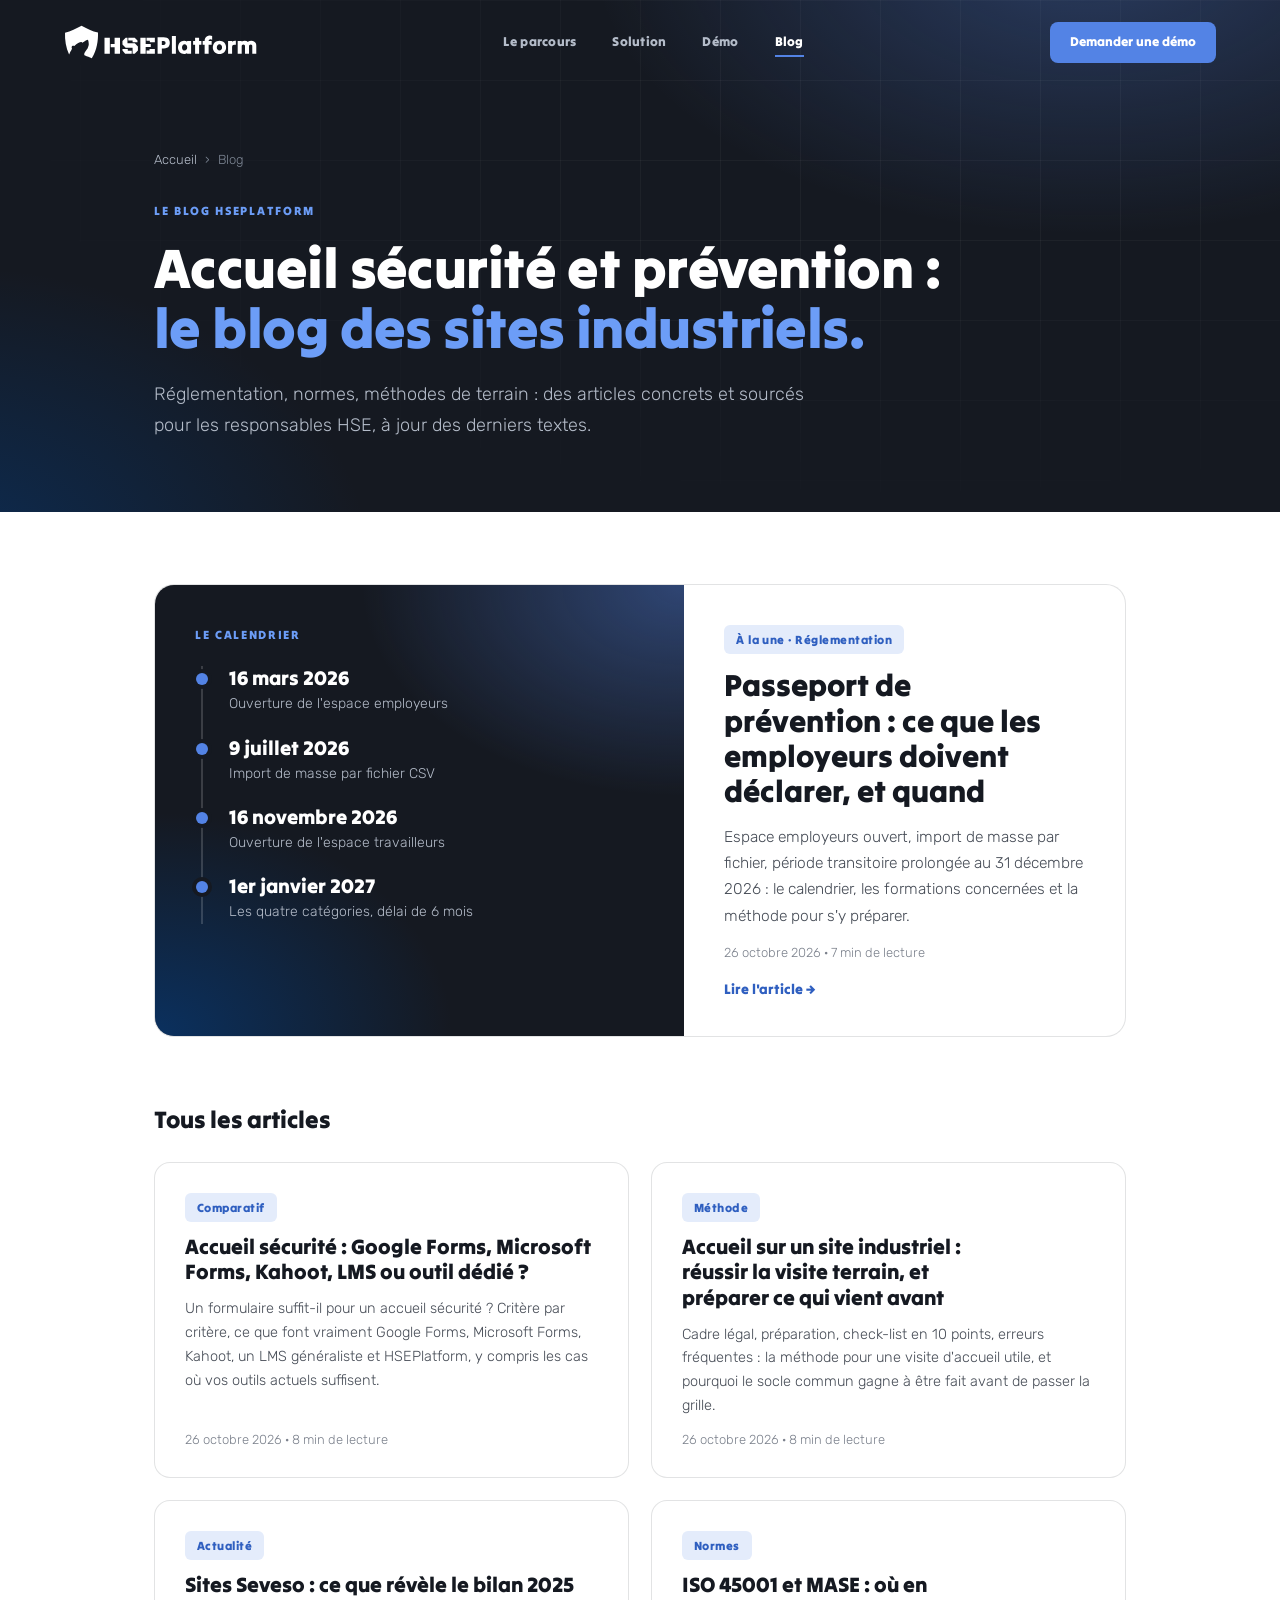
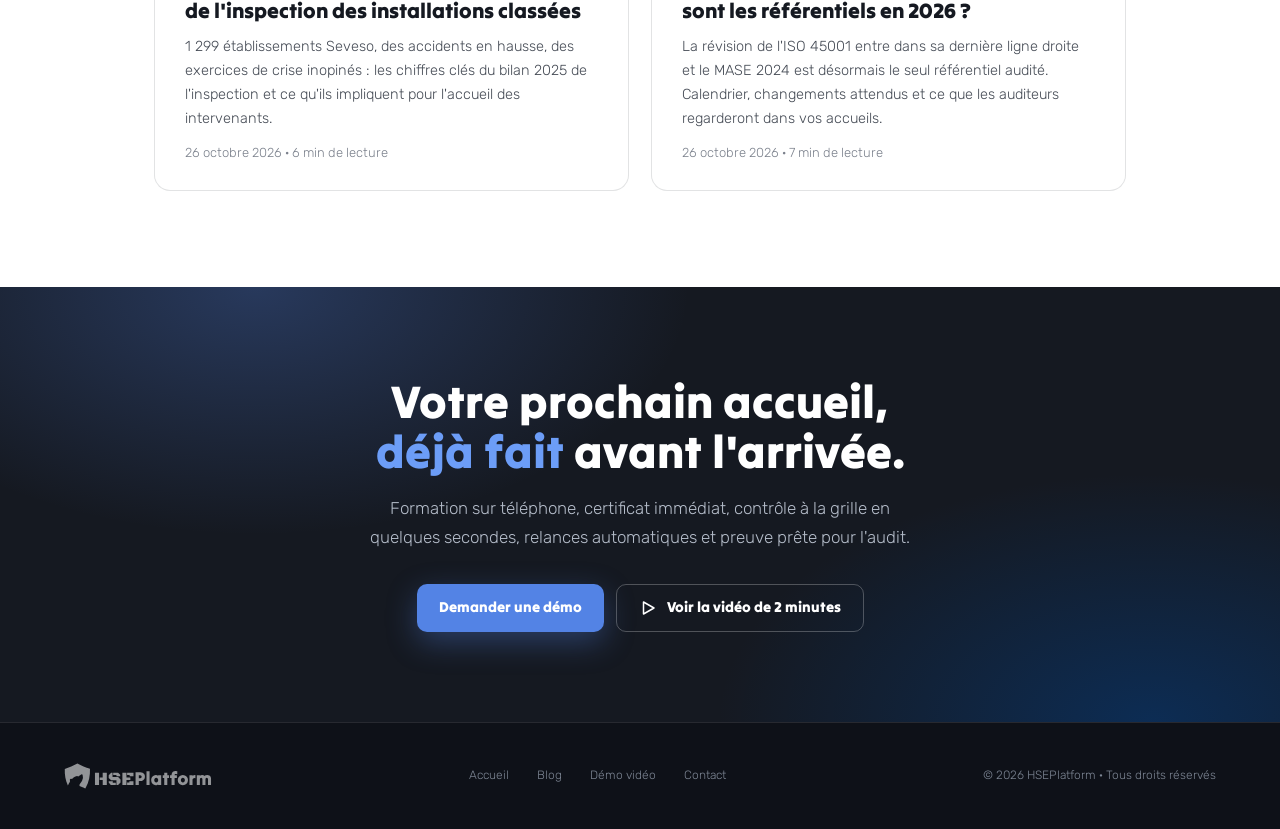
==== blog/index.html @ 752341b8 "Blog : page d'accueil du blog et 5 articles" ====
<!DOCTYPE html>
<html lang="fr">
<head>
<meta charset="UTF-8">
<meta name="viewport" content="width=device-width, initial-scale=1.0">
<title>Blog accueil sécurité et prévention sur site industriel | HSEPlatform</title>
<meta name="description" content="Passeport de prévention, MASE, ISO 45001, sites Seveso, visite d&#x27;accueil : des articles concrets et sourcés pour les responsables HSE des sites industriels.">
<meta name="author" content="Etienne Landre, HSEPlatform">
<meta name="robots" content="index, follow, max-image-preview:large">
<link rel="canonical" href="https://hseplatform.fr/blog/">
<meta property="og:type" content="website">
<meta property="og:title" content="Blog accueil sécurité et prévention sur site industriel | HSEPlatform">
<meta property="og:description" content="Passeport de prévention, MASE, ISO 45001, sites Seveso, visite d&#x27;accueil : des articles concrets et sourcés pour les responsables HSE des sites industriels.">
<meta property="og:url" content="https://hseplatform.fr/blog/">
<meta property="og:image" content="https://hseplatform.fr/og/blog.jpg">
<meta property="og:image:width" content="1200">
<meta property="og:image:height" content="630">
<meta property="og:locale" content="fr_FR">
<meta property="og:site_name" content="HSEPlatform">
<meta name="twitter:card" content="summary_large_image">
<meta name="twitter:title" content="Blog accueil sécurité et prévention sur site industriel | HSEPlatform">
<meta name="twitter:description" content="Passeport de prévention, MASE, ISO 45001, sites Seveso, visite d&#x27;accueil : des articles concrets et sourcés pour les responsables HSE des sites industriels.">
<meta name="twitter:image" content="https://hseplatform.fr/og/blog.jpg">
<script type="application/ld+json">
{
 "@context": "https://schema.org",
 "@type": "Blog",
 "name": "Blog HSEPlatform",
 "description": "Réglementation, normes et méthodes pour l'accueil sécurité et la prévention sur les sites industriels.",
 "url": "https://hseplatform.fr/blog/",
 "inLanguage": "fr-FR",
 "publisher": {
  "@type": "Organization",
  "name": "HSEPlatform",
  "url": "https://hseplatform.fr/",
  "logo": {
   "@type": "ImageObject",
   "url": "https://hseplatform.fr/icon-512.png"
  }
 },
 "blogPost": [
  {
   "@type": "BlogPosting",
   "headline": "Passeport de prévention : ce que les employeurs doivent déclarer, et quand",
   "url": "https://hseplatform.fr/blog/passeport-de-prevention-employeurs.html",
   "datePublished": "2026-10-26",
   "author": {
    "@type": "Person",
    "name": "Etienne Landre",
    "jobTitle": "Cofondateur d'HSEPlatform",
    "url": "https://hseplatform.fr/"
   }
  },
  {
   "@type": "BlogPosting",
   "headline": "Accueil sécurité : Google Forms, Microsoft Forms, Kahoot, LMS ou outil dédié ?",
   "url": "https://hseplatform.fr/blog/accueil-securite-google-forms-microsoft-forms-kahoot-lms.html",
   "datePublished": "2026-10-26",
   "author": {
    "@type": "Person",
    "name": "Etienne Landre",
    "jobTitle": "Cofondateur d'HSEPlatform",
    "url": "https://hseplatform.fr/"
   }
  },
  {
   "@type": "BlogPosting",
   "headline": "Accueil sur un site industriel : réussir la visite terrain, et préparer ce qui vient avant",
   "url": "https://hseplatform.fr/blog/accueil-securite-visite-site-industriel.html",
   "datePublished": "2026-10-26",
   "author": {
    "@type": "Person",
    "name": "Etienne Landre",
    "jobTitle": "Cofondateur d'HSEPlatform",
    "url": "https://hseplatform.fr/"
   }
  },
  {
   "@type": "BlogPosting",
   "headline": "Sites Seveso : ce que révèle le bilan 2025 de l'inspection des installations classées",
   "url": "https://hseplatform.fr/blog/sites-seveso-bilan-inspection-2025.html",
   "datePublished": "2026-10-26",
   "author": {
    "@type": "Person",
    "name": "Etienne Landre",
    "jobTitle": "Cofondateur d'HSEPlatform",
    "url": "https://hseplatform.fr/"
   }
  },
  {
   "@type": "BlogPosting",
   "headline": "ISO 45001 et MASE : où en sont les référentiels en 2026 ?",
   "url": "https://hseplatform.fr/blog/iso-45001-mase-2026.html",
   "datePublished": "2026-10-26",
   "author": {
    "@type": "Person",
    "name": "Etienne Landre",
    "jobTitle": "Cofondateur d'HSEPlatform",
    "url": "https://hseplatform.fr/"
   }
  }
 ]
}
</script>
<link rel="icon" href="../favicon.svg" type="image/svg+xml">
<link rel="icon" type="image/png" sizes="32x32" href="../favicon-32.png">
<link rel="apple-touch-icon" href="../apple-touch-icon.png">
<link rel="preconnect" href="https://fonts.googleapis.com">
<link rel="preconnect" href="https://fonts.gstatic.com" crossorigin>
<link href="https://fonts.googleapis.com/css2?family=Tilt+Warp&family=Rubik:ital,wght@0,300;0,400;0,500;1,300;1,400&display=swap" rel="stylesheet">
<link rel="stylesheet" href="blog.css">
</head>
<body>
<svg width="0" height="0" style="position:absolute" aria-hidden="true">
  <defs>
    <symbol id="lg-mark" viewBox="0 0 92.32 89.50"><g transform="translate(-161.07 -185.20)"><path d="M176.92 259.85 C178.11 257.30 182.09 251.19 182.58 249.21 C182.97 247.66 180.88 246.55 181.90 243.61 C183.47 239.06 188.19 242.07 188.96 241.68 C189.70 241.32 191.02 239.43 191.92 238.73 C194.71 236.58 204.02 231.04 207.26 231.09 C208.75 231.11 209.67 233.10 211.20 232.77 C213.32 231.80 222.45 225.15 223.95 225.19 C224.41 225.20 225.63 225.98 225.95 226.33 C227.07 227.60 227.90 236.42 227.67 238.38 C227.43 240.29 225.58 245.81 224.71 247.61 C222.57 252.02 212.21 261.61 216.49 266.51 C216.86 266.93 217.35 267.15 217.83 267.42 C222.93 270.27 230.05 271.87 235.55 274.53 C235.67 274.58 235.78 274.65 235.89 274.70 C236.34 274.06 236.73 273.47 237.03 272.98 C248.94 253.51 253.39 228.18 252.54 205.57 C237.20 202.37 222.01 194.81 208.27 187.20 C194.09 194.95 179.23 201.41 163.83 206.35 C163.07 225.46 166.28 246.68 174.76 264.75 C175.47 263.04 176.20 261.40 176.92 259.85 Z"/></g></symbol>
    <symbol id="lg-full" viewBox="0 0 519.50 91.50"><g transform="translate(-161.07 -185.20)"><path d="M176.92 259.85 C178.11 257.30 182.09 251.19 182.58 249.21 C182.97 247.66 180.88 246.55 181.90 243.61 C183.47 239.06 188.19 242.07 188.96 241.68 C189.70 241.32 191.02 239.43 191.92 238.73 C194.71 236.58 204.02 231.04 207.26 231.09 C208.75 231.11 209.67 233.10 211.20 232.77 C213.32 231.80 222.45 225.15 223.95 225.19 C224.41 225.20 225.63 225.98 225.95 226.33 C227.07 227.60 227.90 236.42 227.67 238.38 C227.43 240.29 225.58 245.81 224.71 247.61 C222.57 252.02 212.21 261.61 216.49 266.51 C216.86 266.93 217.35 267.15 217.83 267.42 C222.93 270.27 230.05 271.87 235.55 274.53 C235.67 274.58 235.78 274.65 235.89 274.70 C236.34 274.06 236.73 273.47 237.03 272.98 C248.94 253.51 253.39 228.18 252.54 205.57 C237.20 202.37 222.01 194.81 208.27 187.20 C194.09 194.95 179.23 201.41 163.83 206.35 C163.07 225.46 166.28 246.68 174.76 264.75 C175.47 263.04 176.20 261.40 176.92 259.85 Z"/><path d="M297.32665246352553 262.39849853515625V244.90547385439277H286.68154653534293V236.27255258336663H297.22928868979216V219.33125595375896H311.70403638482094V262.39849853515625ZM270.06479581817985 262.39849853515625V219.33125595375896H284.4097251482308V262.39849853515625Z M345.6504305116832 262.39849853515625V246.26856668666005H327.0214951373637L318.38857386633754 237.63564541563392V227.93172263354063L327.0214951373637 219.33125595375896H331.88968382403255V234.61736842989922H351.6869844831526L360.02781443297863 243.25028970092535V253.79803185537457L351.42734775319695 262.39849853515625ZM345.6504305116832 231.40436389669776V227.0879032611847H334.1615052111447V219.33125595375896H351.3948931619525L358.8594491481781 226.82826653122902V231.40436389669776ZM325.62594771385193 262.39849853515625 318.38857386633754 253.79803185537457V249.4815712198615H332.7335031963885V254.60939663648605H343.3786091245711V262.39849853515625Z M366.5615914724767 262.39849853515625V219.33125595375896H380.90652080252767V236.40237094834447H394.6348128989339V244.710746306926H380.90652080252767V262.39849853515625ZM392.1033547818661 231.79381899163127V227.67208590358496H383.1783421896398V219.33125595375896H405.6044647395611V231.79381899163127ZM383.1783421896398 262.39849853515625V253.79803185537457H391.25953540951014V249.4815712198615H405.6044647395611V262.39849853515625Z M412.93260368347165 262.39849853515625Q412.93260368347165 251.40382189941405 412.93260368347165 240.14736724853515Q412.93260368347165 228.89091259765627 412.93260368347165 217.89623596191407Q416.99016291809085 217.89623596191407 421.0804444046021 217.89623596191407Q425.1707258911133 217.89623596191407 429.16284062194825 217.89623596191407Q434.2020674133301 217.89623596191407 437.9324041290283 219.82684882354738Q441.66274084472656 221.75746168518066 443.7569649658203 225.22602038574217Q445.8511890869141 228.69457908630372 445.8511890869141 233.34113885498047Q445.8511890869141 237.92225411987306 443.7896872177124 241.39081282043458Q441.72818534851075 244.8593715209961 438.16145989227294 246.7572621307373Q434.59473443603514 248.6551527404785 430.0790636749268 248.6551527404785Q428.6392845916748 248.6551527404785 427.2322277603149 248.6551527404785Q425.82517092895506 248.6551527404785 424.3853918457031 248.6551527404785Q424.3853918457031 252.05826693725587 424.3853918457031 255.5268256378174Q424.3853918457031 258.9953843383789 424.3853918457031 262.39849853515625Q421.5712781829834 262.39849853515625 418.6917200164795 262.39849853515625Q415.8121618499756 262.39849853515625 412.93260368347165 262.39849853515625ZM429.16284062194825 228.17102305603026Q427.984839553833 228.17102305603026 426.7741162338257 228.17102305603026Q425.56339291381835 228.17102305603026 424.3853918457031 228.17102305603026Q424.3853918457031 230.78880320739745 424.3853918457031 233.43930561065673Q424.3853918457031 236.089808013916 424.3853918457031 238.7075881652832Q425.69428192138673 238.7075881652832 427.1013387527466 238.7075881652832Q428.50839558410644 238.7075881652832 429.81728565979006 238.7075881652832Q431.8460652770996 238.7075881652832 433.1222331008911 237.20236457824706Q434.3984009246826 235.69714099121094 434.3984009246826 233.47202786254883Q434.3984009246826 231.18147023010255 433.0240663452148 229.6762466430664Q431.64973176574705 228.17102305603026 429.16284062194825 228.17102305603026Z M451.4139749145508 262.39849853515625Q451.4139749145508 250.55304335021972 451.4139749145508 238.51125465393068Q451.4139749145508 226.4694659576416 451.4139749145508 214.62401077270508Q454.0971995697021 214.62401077270508 456.8458687286377 214.62401077270508Q459.59453788757327 214.62401077270508 462.21231803894045 214.62401077270508Q462.21231803894045 226.4694659576416 462.21231803894045 238.51125465393068Q462.21231803894045 250.55304335021972 462.21231803894045 262.39849853515625Q459.59453788757327 262.39849853515625 456.8458687286377 262.39849853515625Q454.0971995697021 262.39849853515625 451.4139749145508 262.39849853515625Z M492.3167785644531 262.39849853515625Q492.3167785644531 261.8749425048828 492.3167785644531 261.3841087265015Q492.3167785644531 260.8932749481201 492.3167785644531 260.4351634216309Q490.68066596984863 261.80949800109863 488.61916410064697 262.56210979461673Q486.5576622314453 263.3147215881348 484.20166009521483 263.3147215881348Q480.8639904022217 263.3147215881348 477.9189877319336 262.0385537643433Q474.9739850616455 260.7623859405518 472.71614968109134 258.3736615524292Q470.4583143005371 255.98493716430664 469.18214647674563 252.71271197509765Q467.9059786529541 249.44048678588868 467.9059786529541 245.4483720550537Q467.9059786529541 241.39081282043458 469.18214647674563 238.11858763122558Q470.4583143005371 234.8463624420166 472.71614968109134 232.5230825576782Q474.9739850616455 230.19980267333983 477.9189877319336 228.92363484954834Q480.8639904022217 227.64746702575684 484.13621559143064 227.64746702575684Q486.4922177276611 227.64746702575684 488.5864418487549 228.4000788192749Q490.68066596984863 229.15269061279298 492.3167785644531 230.46158068847657Q492.3167785644531 229.93802465820312 492.3167785644531 229.47991313171386Q492.3167785644531 229.0218016052246 492.3167785644531 228.56369007873536Q495.0000032196045 228.56369007873536 497.74867237854005 228.56369007873536Q500.49734153747556 228.56369007873536 503.11512168884275 228.56369007873536Q503.11512168884275 236.94058656311034 503.11512168884275 245.4810943069458Q503.11512168884275 254.02160205078124 503.11512168884275 262.39849853515625Q500.49734153747556 262.39849853515625 497.74867237854005 262.39849853515625Q495.0000032196045 262.39849853515625 492.3167785644531 262.39849853515625ZM485.6414391784668 253.75982403564453Q485.6414391784668 253.75982403564453 485.6414391784668 253.75982403564453Q485.6414391784668 253.75982403564453 485.6414391784668 253.75982403564453Q488.7827753601074 253.75982403564453 490.68066596984863 251.46926640319825Q492.5785565795898 249.17870877075197 492.5785565795898 245.4483720550537Q492.5785565795898 241.71803533935548 490.68066596984863 239.4601999588013Q488.7827753601074 237.20236457824709 485.6414391784668 237.20236457824709Q482.434658493042 237.20236457824709 480.56949013519284 239.4274777069092Q478.70432177734375 241.6525908355713 478.70432177734375 245.4483720550537Q478.70432177734375 249.24415327453613 480.56949013519284 251.50198865509032Q482.434658493042 253.75982403564453 485.6414391784668 253.75982403564453Z M513.8480200042725 262.39849853515625Q513.8480200042725 256.37760418701174 513.8480200042725 250.29126533508304Q513.8480200042725 244.2049264831543 513.8480200042725 238.24947663879394Q512.5391299285889 238.24947663879394 511.19751760101315 238.24947663879394Q509.8559052734375 238.24947663879394 508.5470151977539 238.24947663879394Q508.5470151977539 235.8280299987793 508.5470151977539 233.40658335876464Q508.5470151977539 230.98513671875 508.5470151977539 228.56369007873536Q509.8559052734375 228.56369007873536 511.19751760101315 228.56369007873536Q512.5391299285889 228.56369007873536 513.8480200042725 228.56369007873536Q513.8480200042725 226.27313244628908 513.8480200042725 224.01529706573487Q513.8480200042725 221.75746168518066 513.8480200042725 219.53234855651857Q516.5312446594238 219.53234855651857 519.2799138183593 219.53234855651857Q522.028582977295 219.53234855651857 524.6463631286621 219.53234855651857Q524.6463631286621 221.75746168518066 524.6463631286621 224.01529706573487Q524.6463631286621 226.27313244628908 524.6463631286621 228.56369007873536Q526.1515867156983 228.56369007873536 527.7222548065185 228.56369007873536Q529.2929228973388 228.56369007873536 530.798146484375 228.56369007873536Q530.798146484375 230.98513671875 530.798146484375 233.40658335876464Q530.798146484375 235.8280299987793 530.798146484375 238.24947663879394Q529.2929228973388 238.24947663879394 527.7222548065185 238.24947663879394Q526.1515867156983 238.24947663879394 524.6463631286621 238.24947663879394Q524.6463631286621 244.2049264831543 524.6463631286621 250.29126533508304Q524.6463631286621 256.37760418701174 524.6463631286621 262.39849853515625Q522.028582977295 262.39849853515625 519.2799138183593 262.39849853515625Q516.5312446594238 262.39849853515625 513.8480200042725 262.39849853515625Z M534.2667112426758 238.24947663879394Q534.2667112426758 235.8280299987793 534.2667112426758 233.40658335876464Q534.2667112426758 230.98513671875 534.2667112426758 228.56369007873536Q535.5756013183594 228.56369007873536 536.9172136459351 228.56369007873536Q538.2588259735107 228.56369007873536 539.5677160491944 228.56369007873536Q539.5677160491944 228.23646755981446 539.5677160491944 227.97468954467774Q539.5677160491944 227.71291152954103 539.5677160491944 227.4511335144043Q539.5677160491944 223.06635176086428 541.3674399032593 220.0886268386841Q543.1671637573243 217.1109019165039 546.1448886795044 215.5075115737915Q549.1226136016845 213.9041212310791 552.6893390579223 213.6750654678345Q556.2560645141601 213.44600970458984 559.7900677185058 214.62401077270508Q559.7900677185058 217.04545741271974 559.7900677185058 219.59779306030276Q559.7900677185058 222.15012870788576 559.7900677185058 224.63701985168458Q555.8633974914551 223.328129776001 553.1147283325195 224.11346382141113Q550.366059173584 224.8987978668213 550.366059173584 227.51657801818848Q550.366059173584 227.7783560333252 550.366059173584 228.04013404846194Q550.366059173584 228.30191206359865 550.366059173584 228.56369007873536Q552.3948387908936 228.56369007873536 554.4236184082031 228.56369007873536Q556.4523980255127 228.56369007873536 558.4811776428222 228.56369007873536Q558.4811776428222 230.98513671875 558.4811776428222 233.40658335876464Q558.4811776428222 235.8280299987793 558.4811776428222 238.24947663879394Q556.4523980255127 238.24947663879394 554.4236184082031 238.24947663879394Q552.3948387908936 238.24947663879394 550.366059173584 238.24947663879394Q550.366059173584 244.2049264831543 550.366059173584 250.29126533508304Q550.366059173584 256.37760418701174 550.366059173584 262.39849853515625Q547.7482790222168 262.39849853515625 544.9996098632812 262.39849853515625Q542.2509407043457 262.39849853515625 539.5677160491944 262.39849853515625Q539.5677160491944 256.37760418701174 539.5677160491944 250.29126533508304Q539.5677160491944 244.2049264831543 539.5677160491944 238.24947663879394Q538.2588259735107 238.24947663879394 536.9172136459351 238.24947663879394Q535.5756013183594 238.24947663879394 534.2667112426758 238.24947663879394Z M579.4234512329101 263.4456105957031Q579.4234512329101 263.4456105957031 579.4234512329101 263.4456105957031Q579.4234512329101 263.4456105957031 579.4234512329101 263.4456105957031Q575.6276700134277 263.4456105957031 572.3554448242187 262.10399826812744Q569.0832196350098 260.7623859405518 566.6617729949951 258.308217048645Q564.2403263549804 255.8540481567383 562.8987140274048 252.58182296752932Q561.5571016998291 249.30959777832032 561.5571016998291 245.4483720550537Q561.5571016998291 241.5871463317871 562.8987140274048 238.3149211425781Q564.2403263549804 235.04269595336913 566.6617729949951 232.6212493133545Q569.0832196350098 230.19980267333983 572.3554448242187 228.85819034576417Q575.6276700134277 227.51657801818848 579.4234512329101 227.51657801818848Q583.2846769561768 227.51657801818848 586.5241798934937 228.85819034576417Q589.7636828308106 230.19980267333983 592.1851294708251 232.6212493133545Q594.6065761108398 235.04269595336913 595.9481884384155 238.3149211425781Q597.2898007659912 241.5871463317871 597.2898007659912 245.4483720550537Q597.2898007659912 249.30959777832032 595.9481884384155 252.58182296752932Q594.6065761108398 255.8540481567383 592.1851294708251 258.308217048645Q589.7636828308106 260.7623859405518 586.5241798934937 262.10399826812744Q583.2846769561768 263.4456105957031 579.4234512329101 263.4456105957031ZM579.4234512329101 253.69437953186036Q579.4234512329101 253.69437953186036 579.4234512329101 253.69437953186036Q579.4234512329101 253.69437953186036 579.4234512329101 253.69437953186036Q582.630231918335 253.69437953186036 584.5608447799682 251.371099647522Q586.4914576416015 249.04781976318358 586.4914576416015 245.4483720550537Q586.4914576416015 241.78347984313965 584.5608447799682 239.52564446258543Q582.630231918335 237.26780908203125 579.4234512329101 237.26780908203125Q576.2166705474854 237.26780908203125 574.286057685852 239.52564446258543Q572.3554448242187 241.78347984313965 572.3554448242187 245.4483720550537Q572.3554448242187 249.04781976318358 574.286057685852 251.371099647522Q576.2166705474854 253.69437953186036 579.4234512329101 253.69437953186036Z M602.6562714385987 262.39849853515625Q602.6562714385987 254.02160205078124 602.6562714385987 245.4810943069458Q602.6562714385987 236.94058656311034 602.6562714385987 228.56369007873536Q605.33949609375 228.56369007873536 608.0881652526855 228.56369007873536Q610.8368344116211 228.56369007873536 613.4546145629882 228.56369007873536Q613.4546145629882 229.0218016052246 613.4546145629882 229.47991313171386Q613.4546145629882 229.93802465820312 613.4546145629882 230.39613618469238Q615.4833941802979 228.95635710144043 618.0357298278809 228.23646755981446Q620.5880654754638 227.51657801818848 623.5985126495361 227.8438005371094Q623.5985126495361 230.46158068847657 623.5985126495361 233.14480534362792Q623.5985126495361 235.8280299987793 623.5985126495361 238.44581015014649Q618.428396850586 237.7259206085205 615.9415057067871 239.3293109512329Q613.4546145629882 240.9327012939453 613.4546145629882 244.5321490020752Q613.4546145629882 248.91693075561523 613.4546145629882 253.43260151672362Q613.4546145629882 257.948272277832 613.4546145629882 262.39849853515625Q610.8368344116211 262.39849853515625 608.0881652526855 262.39849853515625Q605.33949609375 262.39849853515625 602.6562714385987 262.39849853515625Z M628.5068573760987 262.39849853515625Q628.5068573760987 254.02160205078124 628.5068573760987 245.4810943069458Q628.5068573760987 236.94058656311034 628.5068573760987 228.56369007873536Q631.19008203125 228.56369007873536 633.9387511901855 228.56369007873536Q636.6874203491211 228.56369007873536 639.3052005004882 228.56369007873536Q639.3052005004882 229.0218016052246 639.3052005004882 229.4144686279297Q639.3052005004882 229.80713565063476 639.3052005004882 230.26524717712402Q641.0067575988769 229.0218016052246 643.1009817199706 228.33463431549072Q645.1952058410644 227.64746702575684 647.4203189697265 227.64746702575684Q649.8417656097412 227.64746702575684 651.8705452270508 228.46552332305907Q653.8993248443603 229.28357962036134 655.3391039276123 230.85424771118164Q657.433328048706 229.3490241241455 660.0838304519652 228.49824557495117Q662.7343328552246 227.64746702575684 665.5484465179443 227.64746702575684Q669.5405612487793 227.64746702575684 672.4528416671753 229.28357962036134Q675.3651220855713 230.91969221496583 676.9685124282837 233.9301393890381Q678.5719027709961 236.94058656311034 678.5719027709961 241.19447930908203Q678.5719027709961 246.4300396118164 678.5719027709961 251.79648892211912Q678.5719027709961 257.1629382324219 678.5719027709961 262.39849853515625Q675.954122619629 262.39849853515625 673.2054534606934 262.39849853515625Q670.4567843017578 262.39849853515625 667.7735596466065 262.39849853515625Q667.7735596466065 257.4901607513428 667.7735596466065 252.45093395996093Q667.7735596466065 247.4117071685791 667.7735596466065 242.50336938476562Q667.7735596466065 240.27825625610353 666.7591698379517 238.87119942474368Q665.7447800292969 237.4641425933838 663.5196669006348 237.4641425933838Q661.3599982757569 237.4641425933838 660.1492749557495 238.8057549209595Q658.9385516357422 240.14736724853515 658.9385516357422 242.50336938476562Q658.9385516357422 247.4117071685791 658.9385516357422 252.45093395996093Q658.9385516357422 257.4901607513428 658.9385516357422 262.39849853515625Q656.320771484375 262.39849853515625 653.5721023254395 262.39849853515625Q650.823433166504 262.39849853515625 648.1402085113525 262.39849853515625Q648.1402085113525 257.4901607513428 648.1402085113525 252.45093395996093Q648.1402085113525 247.4117071685791 648.1402085113525 242.50336938476562Q648.1402085113525 240.27825625610353 647.1258187026978 238.87119942474368Q646.111428894043 237.4641425933838 643.8863157653809 237.4641425933838Q641.7266471405029 237.4641425933838 640.5159238204956 238.8057549209595Q639.3052005004882 240.14736724853515 639.3052005004882 242.50336938476562Q639.3052005004882 247.4117071685791 639.3052005004882 252.45093395996093Q639.3052005004882 257.4901607513428 639.3052005004882 262.39849853515625Q636.6874203491211 262.39849853515625 633.9387511901855 262.39849853515625Q631.19008203125 262.39849853515625 628.5068573760987 262.39849853515625Z"/></g></symbol>
  </defs>
</svg>
<nav id="nav">
  <a href="../" class="nav-logo" aria-label="HSEPlatform, accueil"><svg class="lg" viewBox="0 0 519.50 91.50" aria-hidden="true"><use href="#lg-full"/></svg></a>
  <div class="nav-links">
    <a href="../#grille">Le parcours</a>
    <a href="../#solution">Solution</a>
    <a href="../#demo">Démo</a>
    <a href="./" class="on" aria-current="page">Blog</a>
  </div>
  <a href="../#contact" class="nav-cta">Demander une démo</a>
</nav>

<header class="bh">
  <div class="bh-in">
    <div class="crumbs" aria-label="Fil d'Ariane"><a href="../">Accueil</a><span aria-hidden="true">›</span><span>Blog</span></div>
    <span class="eyebrow">Le blog HSEPlatform</span>
    <h1>Accueil sécurité et prévention : <em>le blog des sites industriels.</em></h1>
    <p class="intro">Réglementation, normes, méthodes de terrain : des articles concrets et sourcés pour les responsables HSE, à jour des derniers textes.</p>
  </div>
</header>

<main class="wrap">
  <a class="feat" href="passeport-de-prevention-employeurs.html">
    <div class="feat-v"><div class="fv"><div class="fv-k">Le calendrier</div><ul class="fv-tl"><li><b>16 mars 2026</b><span>Ouverture de l&#x27;espace employeurs</span></li><li><b>9 juillet 2026</b><span>Import de masse par fichier CSV</span></li><li><b>16 novembre 2026</b><span>Ouverture de l&#x27;espace travailleurs</span></li><li><b>1er janvier 2027</b><span>Les quatre catégories, délai de 6 mois</span></li></ul></div></div>
    <div class="feat-b">
      <span class="tag">À la une · Réglementation</span>
      <h2>Passeport de prévention : ce que les employeurs doivent déclarer, et quand</h2>
      <p>Espace employeurs ouvert, import de masse par fichier, période transitoire prolongée au 31 décembre 2026 : le calendrier, les formations concernées et la méthode pour s&#x27;y préparer.</p>
      <span class="small-meta">26 octobre 2026 · 7 min de lecture</span>
      <span class="more">Lire l'article →</span>
    </div>
  </a>

  <div class="sec-h"><h2>Tous les articles</h2></div>
  <div class="grid">
    <a class="card" href="accueil-securite-google-forms-microsoft-forms-kahoot-lms.html">
      <span class="tag">Comparatif</span>
      <h3>Accueil sécurité : Google Forms, Microsoft Forms, Kahoot, LMS ou outil dédié ?</h3>
      <p>Un formulaire suffit-il pour un accueil sécurité ? Critère par critère, ce que font vraiment Google Forms, Microsoft Forms, Kahoot, un LMS généraliste et HSEPlatform, y compris les cas où vos outils actuels suffisent.</p>
      <span class="small-meta">26 octobre 2026 · 8 min de lecture</span>
    </a>
    <a class="card" href="accueil-securite-visite-site-industriel.html">
      <span class="tag">Méthode</span>
      <h3>Accueil sur un site industriel : réussir la visite terrain, et préparer ce qui vient avant</h3>
      <p>Cadre légal, préparation, check-list en 10 points, erreurs fréquentes : la méthode pour une visite d&#x27;accueil utile, et pourquoi le socle commun gagne à être fait avant de passer la grille.</p>
      <span class="small-meta">26 octobre 2026 · 8 min de lecture</span>
    </a>
    <a class="card" href="sites-seveso-bilan-inspection-2025.html">
      <span class="tag">Actualité</span>
      <h3>Sites Seveso : ce que révèle le bilan 2025 de l&#x27;inspection des installations classées</h3>
      <p>1 299 établissements Seveso, des accidents en hausse, des exercices de crise inopinés : les chiffres clés du bilan 2025 de l&#x27;inspection et ce qu&#x27;ils impliquent pour l&#x27;accueil des intervenants.</p>
      <span class="small-meta">26 octobre 2026 · 6 min de lecture</span>
    </a>
    <a class="card" href="iso-45001-mase-2026.html">
      <span class="tag">Normes</span>
      <h3>ISO 45001 et MASE : où en sont les référentiels en 2026 ?</h3>
      <p>La révision de l&#x27;ISO 45001 entre dans sa dernière ligne droite et le MASE 2024 est désormais le seul référentiel audité. Calendrier, changements attendus et ce que les auditeurs regarderont dans vos accueils.</p>
      <span class="small-meta">26 octobre 2026 · 7 min de lecture</span>
    </a>
  </div>
</main>

<section class="endcta">
  <h2>Votre prochain accueil, <em>déjà fait</em> avant l'arrivée.</h2>
  <p>Formation sur téléphone, certificat immédiat, contrôle à la grille en quelques secondes, relances automatiques et preuve prête pour l'audit.</p>
  <div class="cta-row">
    <a class="btn main" href="../#contact">Demander une démo</a>
    <a class="btn ghost" href="../#demo"><svg viewBox="0 0 24 24"><polygon points="6 4 20 12 6 20 6 4"/></svg>Voir la vidéo de 2 minutes</a>
  </div>
</section>

<footer>
  <div class="ft-logo"><svg class="lg" viewBox="0 0 519.50 91.50" aria-hidden="true"><use href="#lg-full"/></svg></div>
  <div class="ft-links">
    <a href="../">Accueil</a>
    <a href="./">Blog</a>
    <a href="../#demo">Démo vidéo</a>
    <a href="../#contact">Contact</a>
  </div>
  <div class="ft-copy">© 2026 HSEPlatform · Tous droits réservés</div>
</footer>
<script>
(function(){
  var nav=document.getElementById('nav'),sp=document.getElementById('sp');
  function onScroll(){
    nav.classList.toggle('sc',window.scrollY>40);
    if(sp){var h=document.documentElement.scrollHeight-window.innerHeight;sp.style.width=(h>0?window.scrollY/h*100:0)+'%';}
  }
  window.addEventListener('scroll',onScroll,{passive:true});onScroll();
  var links=[].slice.call(document.querySelectorAll('.toc a[href^="#"]'));
  if(links.length&&'IntersectionObserver' in window){
    var map={};links.forEach(function(a){map[a.getAttribute('href').slice(1)]=a;});
    var io=new IntersectionObserver(function(es){es.forEach(function(e){if(e.isIntersecting){links.forEach(function(l){l.classList.remove('on');});var a=map[e.target.id];if(a)a.classList.add('on');}});},{rootMargin:'-20% 0px -70% 0px'});
    Object.keys(map).forEach(function(id){var el=document.getElementById(id);if(el)io.observe(el);});
  }
})();
</script>
</body>
</html>
---- blog/blog.css ----
/* ═══════════════════════════════════════════════════════════
   BLOG HSEPlatform, même direction artistique que la page d'accueil
   Encre #151921 · bleu #5383e5 · Tilt Warp (titres) · Rubik (texte)
   ═══════════════════════════════════════════════════════════ */
:root{
  --ink:#151921; --ink-2:#1b2130; --ink-3:#242b3b; --black:#0e1118;
  --off:#f3f5f7; --off-2:#e6e9ee; --white:#ffffff;
  --blue:#5383e5; --blue-2:#6c9df7; --blue-3:#2f5fc0; --blue-deep:#024492; --blue-bg:#e4ecfb;
  --text:#151921; --text-2:#454b55; --text-3:#7b818c;
  --on-ink:#eef2f6; --on-ink-2:#b4bcc9; --on-ink-3:#7d8694;
  --line:rgba(21,25,33,.12); --line-2:rgba(21,25,33,.2); --line-dk:rgba(255,255,255,.1);
  --display:'Tilt Warp','Arial Rounded MT Bold','Arial Black',sans-serif;
  --ui:'Rubik','Helvetica Neue',Arial,sans-serif;
  --ease:cubic-bezier(0.16,1,0.3,1);
}
*,*::before,*::after{box-sizing:border-box;margin:0;padding:0}
html{scroll-behavior:smooth}
body{font-family:var(--ui);font-weight:300;background:var(--white);color:var(--text);-webkit-font-smoothing:antialiased;line-height:1.6;overflow-x:hidden;overflow-x:clip}
h1,h2,h3{text-wrap:balance}
strong,b{font-weight:500}
a{color:var(--blue-3)}
.lg{display:block;fill:currentColor}
a:focus-visible,button:focus-visible{outline:3px solid var(--blue-2);outline-offset:3px}

/* progression de lecture */
.sp{position:fixed;top:0;left:0;z-index:1001;height:3px;width:0;background:linear-gradient(90deg,var(--blue-deep),var(--blue-2))}

/* ── NAV (identique au site) ── */
nav{position:fixed;top:0;left:0;right:0;z-index:1000;padding:22px 64px;display:flex;align-items:center;justify-content:space-between;transition:background .4s,padding .4s,box-shadow .4s;color:var(--on-ink)}
nav.sc{background:rgba(255,255,255,.94);backdrop-filter:blur(16px);-webkit-backdrop-filter:blur(16px);padding:14px 64px;box-shadow:0 1px 0 var(--line),0 8px 32px rgba(21,25,33,.06);color:var(--ink)}
.nav-logo{display:flex;align-items:center;color:#fff;text-decoration:none}
nav.sc .nav-logo{color:var(--ink)}
.nav-logo .lg{height:34px;width:auto}
.nav-links{display:flex;align-items:center;gap:36px}
.nav-links a{font-family:var(--display);font-size:13px;letter-spacing:.02em;color:var(--on-ink-2);text-decoration:none;transition:color .2s;position:relative}
.nav-links a::after{content:'';position:absolute;bottom:-4px;left:0;width:0;height:2px;background:var(--blue);transition:width .25s}
.nav-links a:hover,.nav-links a.on{color:#fff}
.nav-links a:hover::after,.nav-links a.on::after{width:100%}
nav.sc .nav-links a{color:var(--text-2)}
nav.sc .nav-links a:hover,nav.sc .nav-links a.on{color:var(--ink)}
.nav-cta{padding:10px 20px;border-radius:8px;background:var(--blue);color:#fff;font-family:var(--display);font-size:13px;text-decoration:none;transition:all .25s}
.nav-cta:hover{background:var(--blue-2);transform:translateY(-1px);box-shadow:0 8px 24px rgba(83,131,229,.35)}

/* ── EN-TÊTE SOMBRE ── */
.bh{position:relative;overflow:hidden;background:var(--ink);color:var(--on-ink);padding:150px 64px 72px}
.bh::before{content:'';position:absolute;inset:0;pointer-events:none;background:radial-gradient(800px 460px at 85% -10%,rgba(83,131,229,.32),transparent 62%),radial-gradient(700px 480px at -5% 110%,rgba(2,68,146,.45),transparent 62%)}
.bh::after{content:'';position:absolute;inset:0;pointer-events:none;background-image:linear-gradient(rgba(255,255,255,.04) 1px,transparent 1px),linear-gradient(90deg,rgba(255,255,255,.04) 1px,transparent 1px);background-size:80px 80px;-webkit-mask-image:radial-gradient(ellipse at 70% 30%,#000 20%,transparent 75%);mask-image:radial-gradient(ellipse at 70% 30%,#000 20%,transparent 75%)}
.bh-in{position:relative;z-index:1;max-width:972px;margin:0 auto}
.bh-in.narrow h1{max-width:820px}
.crumbs{display:flex;flex-wrap:wrap;gap:8px;font-size:13px;color:var(--on-ink-3);margin-bottom:26px}
.crumbs a{color:var(--on-ink-2);text-decoration:none}
.crumbs a:hover{color:#fff}
.crumbs span[aria-hidden]{color:var(--on-ink-3)}
.eyebrow{display:inline-block;font-family:var(--display);font-size:12px;letter-spacing:.14em;text-transform:uppercase;color:var(--blue-2);margin-bottom:18px}
.bh h1{font-family:var(--display);font-weight:400;font-size:clamp(32px,4.4vw,56px);line-height:1.08;letter-spacing:-.01em;color:#fff}
.bh h1 em{font-style:normal;color:var(--blue-2)}
.bh .intro{margin-top:20px;font-size:18px;line-height:1.7;color:var(--on-ink-2);max-width:62ch}
.meta{display:flex;flex-wrap:wrap;align-items:center;gap:10px 22px;margin-top:28px;font-size:14px;color:var(--on-ink-2)}
.meta .who{display:flex;align-items:center;gap:10px}
.meta .av{width:36px;height:36px;border-radius:50%;background:var(--blue);color:#fff;display:grid;place-items:center;font-family:var(--display);font-size:13px}
.meta .who b{display:block;color:#fff;font-weight:400}
.meta .who small{display:block;font-size:12px;color:var(--on-ink-3)}
.meta .dot{width:4px;height:4px;border-radius:50%;background:var(--on-ink-3)}
.cat{display:inline-flex;align-items:center;padding:5px 12px;border-radius:6px;background:rgba(83,131,229,.16);color:var(--blue-2);font-family:var(--display);font-size:12px;letter-spacing:.04em}

/* ── INDEX DU BLOG ── */
.wrap{max-width:1100px;margin:0 auto;padding:72px 64px 96px}
.feat{display:grid;grid-template-columns:1.2fr 1fr;gap:0;border-radius:20px;overflow:hidden;border:1px solid var(--line);background:var(--white);text-decoration:none;color:inherit;transition:transform .35s var(--ease),box-shadow .35s var(--ease)}
.feat:hover{transform:translateY(-4px);box-shadow:0 22px 60px rgba(21,25,33,.14)}
.feat-v{position:relative;background:var(--ink);min-height:300px;overflow:hidden}
.feat-v img{position:absolute;inset:0;width:100%;height:100%;object-fit:cover;display:block}
.feat-v::before{content:'';position:absolute;inset:0;pointer-events:none;background:radial-gradient(520px 340px at 100% 0%,rgba(83,131,229,.42),transparent 62%),radial-gradient(480px 360px at 0% 100%,rgba(2,68,146,.55),transparent 62%)}
.fv{position:relative;z-index:1;padding:40px 40px 36px;color:var(--on-ink-2)}
.fv-k{font-family:var(--display);font-size:12px;letter-spacing:.14em;text-transform:uppercase;color:var(--blue-2);margin-bottom:22px}
.fv-tl{list-style:none;border-left:2px solid rgba(255,255,255,.16);margin-left:6px}
.fv-tl li{position:relative;padding:0 0 20px 26px}
.fv-tl li:last-child{padding-bottom:0}
.fv-tl li::before{content:'';position:absolute;left:-7px;top:7px;width:12px;height:12px;border-radius:50%;background:var(--blue);box-shadow:0 0 0 4px var(--ink)}
.fv-tl b{display:block;font-family:var(--display);font-weight:400;font-size:20px;line-height:1.2;color:#fff}
.fv-tl span{display:block;font-size:14px;margin-top:3px}
.feat-b{padding:40px 40px 36px;display:flex;flex-direction:column;gap:14px}
.feat-b h2{font-family:var(--display);font-weight:400;font-size:clamp(24px,2.4vw,32px);line-height:1.15;color:var(--ink)}
.feat-b p{color:var(--text-2);font-size:15.5px;line-height:1.7}
.tag{align-self:flex-start;display:inline-flex;padding:5px 12px;border-radius:6px;background:var(--blue-bg);color:var(--blue-3);font-family:var(--display);font-size:12px;letter-spacing:.04em}
.small-meta{font-size:13px;color:var(--text-3);margin-top:auto}
.more{font-family:var(--display);font-size:14px;color:var(--blue-3)}
.grid{display:grid;grid-template-columns:repeat(2,1fr);gap:22px;margin-top:22px}
.card{display:flex;flex-direction:column;gap:12px;padding:30px 30px 26px;border:1px solid var(--line);border-radius:16px;background:var(--white);text-decoration:none;color:inherit;transition:transform .3s var(--ease),box-shadow .3s var(--ease),border-color .3s}
.card:hover{transform:translateY(-4px);box-shadow:0 18px 44px rgba(21,25,33,.10);border-color:var(--line-2)}
.card h3{font-family:var(--display);font-weight:400;font-size:21px;line-height:1.22;color:var(--ink)}
.card p{font-size:14.5px;color:var(--text-2);line-height:1.65}
.sec-h{display:flex;align-items:baseline;justify-content:space-between;gap:20px;margin:64px 0 6px}
.sec-h h2{font-family:var(--display);font-weight:400;font-size:24px;color:var(--ink)}

/* ── ARTICLE ── */
.art{max-width:1100px;margin:0 auto;padding:64px 64px 40px;display:grid;grid-template-columns:minmax(0,1fr) 260px;gap:64px;align-items:start}
.prose{min-width:0;max-width:720px;font-size:17px;line-height:1.78;color:var(--text-2)}
.prose>*+*{margin-top:20px}
.prose .lead{font-size:19.5px;line-height:1.7;color:var(--text)}
.prose h2{font-family:var(--display);font-weight:400;font-size:clamp(25px,2.4vw,31px);line-height:1.18;color:var(--ink);margin-top:56px;scroll-margin-top:96px}
.prose h3{font-family:var(--display);font-weight:400;font-size:21px;line-height:1.25;color:var(--ink);margin-top:36px}
.prose strong{color:var(--text)}
.prose ul,.prose ol{padding-left:22px}
.prose li+li{margin-top:8px}
.prose li::marker{color:var(--blue-3)}
.prose a{color:var(--blue-3);text-underline-offset:3px;text-decoration-thickness:1px}
.prose a:hover{color:var(--blue-deep)}
.prose .note{font-size:14.5px;color:var(--text-3)}
.prose ol.steps{list-style:none;padding:0;counter-reset:s}
.prose ol.steps li{position:relative;padding:16px 18px 16px 62px;background:var(--off);border:1px solid var(--line);border-radius:12px;counter-increment:s}
.prose ol.steps li+li{margin-top:10px}
.prose ol.steps li::before{content:counter(s);position:absolute;left:16px;top:14px;width:30px;height:30px;border-radius:50%;background:var(--ink);color:#fff;display:grid;place-items:center;font-family:var(--display);font-size:13px}
.box{background:var(--blue-bg);border:1px solid rgba(83,131,229,.35);border-radius:14px;padding:22px 26px}
.box-t{font-family:var(--display);font-size:15px;color:var(--blue-3);text-transform:uppercase;letter-spacing:.06em;margin-bottom:10px}
.box ul,.box ol{padding-left:20px}
.box li{color:var(--text)}
.tbl{overflow-x:auto;-webkit-overflow-scrolling:touch;border:1px solid var(--line);border-radius:14px}
.tbl table{width:100%;border-collapse:collapse;font-size:14.5px;line-height:1.5}
.tbl th{font-family:var(--display);font-weight:400;font-size:13px;letter-spacing:.02em;text-align:left;background:var(--ink);color:#fff;padding:12px 14px;white-space:nowrap}
.tbl td{padding:12px 14px;border-top:1px solid var(--line);vertical-align:top;color:var(--text-2)}
.tbl tbody tr:nth-child(even) td{background:var(--off)}
.tbl td:first-child{color:var(--ink);font-weight:400}
.tbl.wide table{min-width:860px}
.tbl.wide{margin-left:0;margin-right:0}
.cmp th.us{background:var(--blue-3)}
.cmp th:first-child,.cmp td:first-child{position:sticky;left:0;z-index:1;min-width:150px;box-shadow:1px 0 0 var(--line)}
.cmp th:first-child{background:var(--ink)}
.cmp tbody tr td:first-child{background:var(--white)}
.cmp tbody tr:nth-child(even) td:first-child{background:var(--off)}
.swipe{display:none;font-size:13px;color:var(--text-3)}
.cmp td.us{background:var(--blue-bg) !important;color:var(--ink);font-weight:400}
.stats{display:grid;grid-template-columns:repeat(2,1fr);gap:14px}
.stat{background:var(--ink);color:var(--on-ink-2);border-radius:14px;padding:22px 22px 20px;font-size:14px;line-height:1.5}
.stat b{display:block;font-family:var(--display);font-weight:400;font-size:40px;line-height:1;color:#fff;margin-bottom:8px}
.timeline{list-style:none;padding:0 !important;border-left:2px solid var(--line-2);margin-left:6px}
.timeline li{position:relative;padding:0 0 18px 24px}
.timeline li::before{content:'';position:absolute;left:-7px;top:6px;width:12px;height:12px;border-radius:50%;background:var(--blue);box-shadow:0 0 0 4px var(--white)}
.timeline li b{display:block;font-family:var(--display);font-weight:400;font-size:15px;color:var(--ink)}
.timeline li span{display:block}

/* sommaire */
.toc{position:sticky;top:100px;border-left:2px solid var(--line);padding:4px 0 4px 20px}
.toc-t{font-family:var(--display);font-size:12px;letter-spacing:.12em;text-transform:uppercase;color:var(--text-3);margin-bottom:12px}
.toc a{display:block;font-size:14px;line-height:1.45;color:var(--text-2);text-decoration:none;padding:6px 0;transition:color .2s}
.toc a:hover,.toc a.on{color:var(--blue-3)}
.toc .toc-cta{margin-top:22px;padding:18px;border-radius:12px;background:var(--off);border:1px solid var(--line)}
.toc .toc-cta p{font-size:13.5px;color:var(--text-2);line-height:1.5;margin-bottom:12px}
.toc .btn{display:inline-flex;padding:0 16px;color:var(--ink)}
.toc .btn:hover{color:var(--ink)}

/* encart démo */
.cta-box{margin-top:56px;border-radius:18px;background:var(--ink);color:var(--on-ink-2);padding:34px 34px 32px;position:relative;overflow:hidden}
.cta-box::before{content:'';position:absolute;inset:0;pointer-events:none;background:radial-gradient(600px 300px at 100% 0%,rgba(83,131,229,.35),transparent 60%)}
.cta-box>*{position:relative}
.cta-box h2,.cta-box .cb-t{font-family:var(--display);font-weight:400;font-size:26px;line-height:1.2;color:#fff;margin:0 0 10px}
.cta-box p{font-size:15.5px;line-height:1.65;margin:0 0 22px;color:var(--on-ink-2)}
.cta-row{display:flex;flex-wrap:wrap;gap:12px}
.btn{display:inline-flex;align-items:center;gap:10px;height:48px;padding:0 22px;border-radius:10px;font-family:var(--display);font-size:14.5px;text-decoration:none;white-space:nowrap;transition:all .25s}
.btn.main{background:var(--blue);color:#fff;box-shadow:0 10px 30px rgba(83,131,229,.35)}
.btn.main:hover{background:var(--blue-2);transform:translateY(-2px)}
.btn.ghost{color:#fff;border:1.5px solid rgba(255,255,255,.25)}
.btn.ghost:hover{border-color:rgba(255,255,255,.55);background:rgba(255,255,255,.06)}
.btn.light{background:var(--white);color:var(--ink);border:1.5px solid var(--line-2);height:42px;font-size:13.5px;padding:0 16px}
.btn.light:hover{border-color:var(--ink)}
.btn svg{width:18px;height:18px;stroke:currentColor;fill:none;stroke-width:2;stroke-linecap:round;stroke-linejoin:round}

/* sources et articles liés */
.sources{margin-top:56px;padding-top:28px;border-top:1px solid var(--line)}
.sources h2{font-family:var(--display);font-weight:400;font-size:20px;color:var(--ink);margin:0 0 14px}
.sources ol{padding-left:20px;font-size:14.5px;line-height:1.6}
.sources li+li{margin-top:8px}
.sources a{color:var(--blue-3);word-break:break-word}
.share{display:flex;align-items:center;gap:10px;margin-top:28px;font-size:14px;color:var(--text-3)}
.related{background:var(--off);border-top:1px solid var(--line)}
.related .wrap{padding-top:64px;padding-bottom:80px}
.related h2{font-family:var(--display);font-weight:400;font-size:26px;color:var(--ink);margin-bottom:24px}
.rgrid{display:grid;grid-template-columns:repeat(3,1fr);gap:20px}

/* bandeau final */
.endcta{position:relative;overflow:hidden;background:var(--ink);color:var(--on-ink);padding:90px 64px;text-align:center}
.endcta::before{content:'';position:absolute;inset:0;pointer-events:none;background:radial-gradient(700px 400px at 20% 0%,rgba(83,131,229,.3),transparent 62%),radial-gradient(700px 400px at 90% 100%,rgba(2,68,146,.45),transparent 62%)}
.endcta>*{position:relative}
.endcta h2{font-family:var(--display);font-weight:400;font-size:clamp(28px,3.6vw,46px);line-height:1.1;color:#fff;margin:0 auto 16px;max-width:20ch}
.endcta h2 em{font-style:normal;color:var(--blue-2)}
.endcta p{font-size:17px;line-height:1.7;color:var(--on-ink-2);max-width:56ch;margin:0 auto 32px}
.endcta .cta-row{justify-content:center}

/* ── FOOTER ── */
footer{padding:40px 64px;background:var(--black);border-top:1px solid var(--line-dk);display:flex;align-items:center;justify-content:space-between;flex-wrap:wrap;gap:16px;color:var(--on-ink-3)}
.ft-logo{color:rgba(255,255,255,.55)}
.ft-logo .lg{height:26px;width:auto}
.ft-links{display:flex;flex-wrap:wrap;gap:28px}
.ft-links a{font-size:12px;color:var(--on-ink-3);text-decoration:none;transition:color .2s}
.ft-links a:hover{color:#fff}
.ft-copy{font-size:12px;color:var(--on-ink-3)}

/* ── RESPONSIVE ── */
@media (max-width:1000px){
  .art{grid-template-columns:1fr;gap:0}
  .toc{display:none}
  .feat{grid-template-columns:1fr}
  .feat-v{min-height:0}
  .rgrid{grid-template-columns:1fr 1fr}
}
@media (max-width:900px){
  nav{padding:16px 20px}nav.sc{padding:12px 20px}.nav-links{display:none}
  .nav-logo .lg{height:26px}
  .nav-cta{padding:9px 14px;font-size:12px;white-space:nowrap}
  .bh{padding:118px 20px 52px}
  .bh .intro{font-size:16.5px}
  .wrap{padding:48px 20px 72px}
  .art{padding:40px 20px 24px}
  .prose{font-size:16.5px}
  .prose .lead{font-size:18px}
  .feat-b{padding:28px 24px}
  .grid,.rgrid{grid-template-columns:1fr}
  .card{padding:24px 22px}
  .stats{grid-template-columns:1fr}
  .meta{gap:8px 16px}
  .meta .dot{display:none}
  .swipe{display:block}
  .fv{padding:28px 24px}
  .cta-box{padding:28px 22px}
  .endcta{padding:64px 20px}
  footer{padding:28px 20px;flex-direction:column;align-items:flex-start}
}
@media (prefers-reduced-motion:reduce){html{scroll-behavior:auto}.feat,.card,.btn{transition:none}}
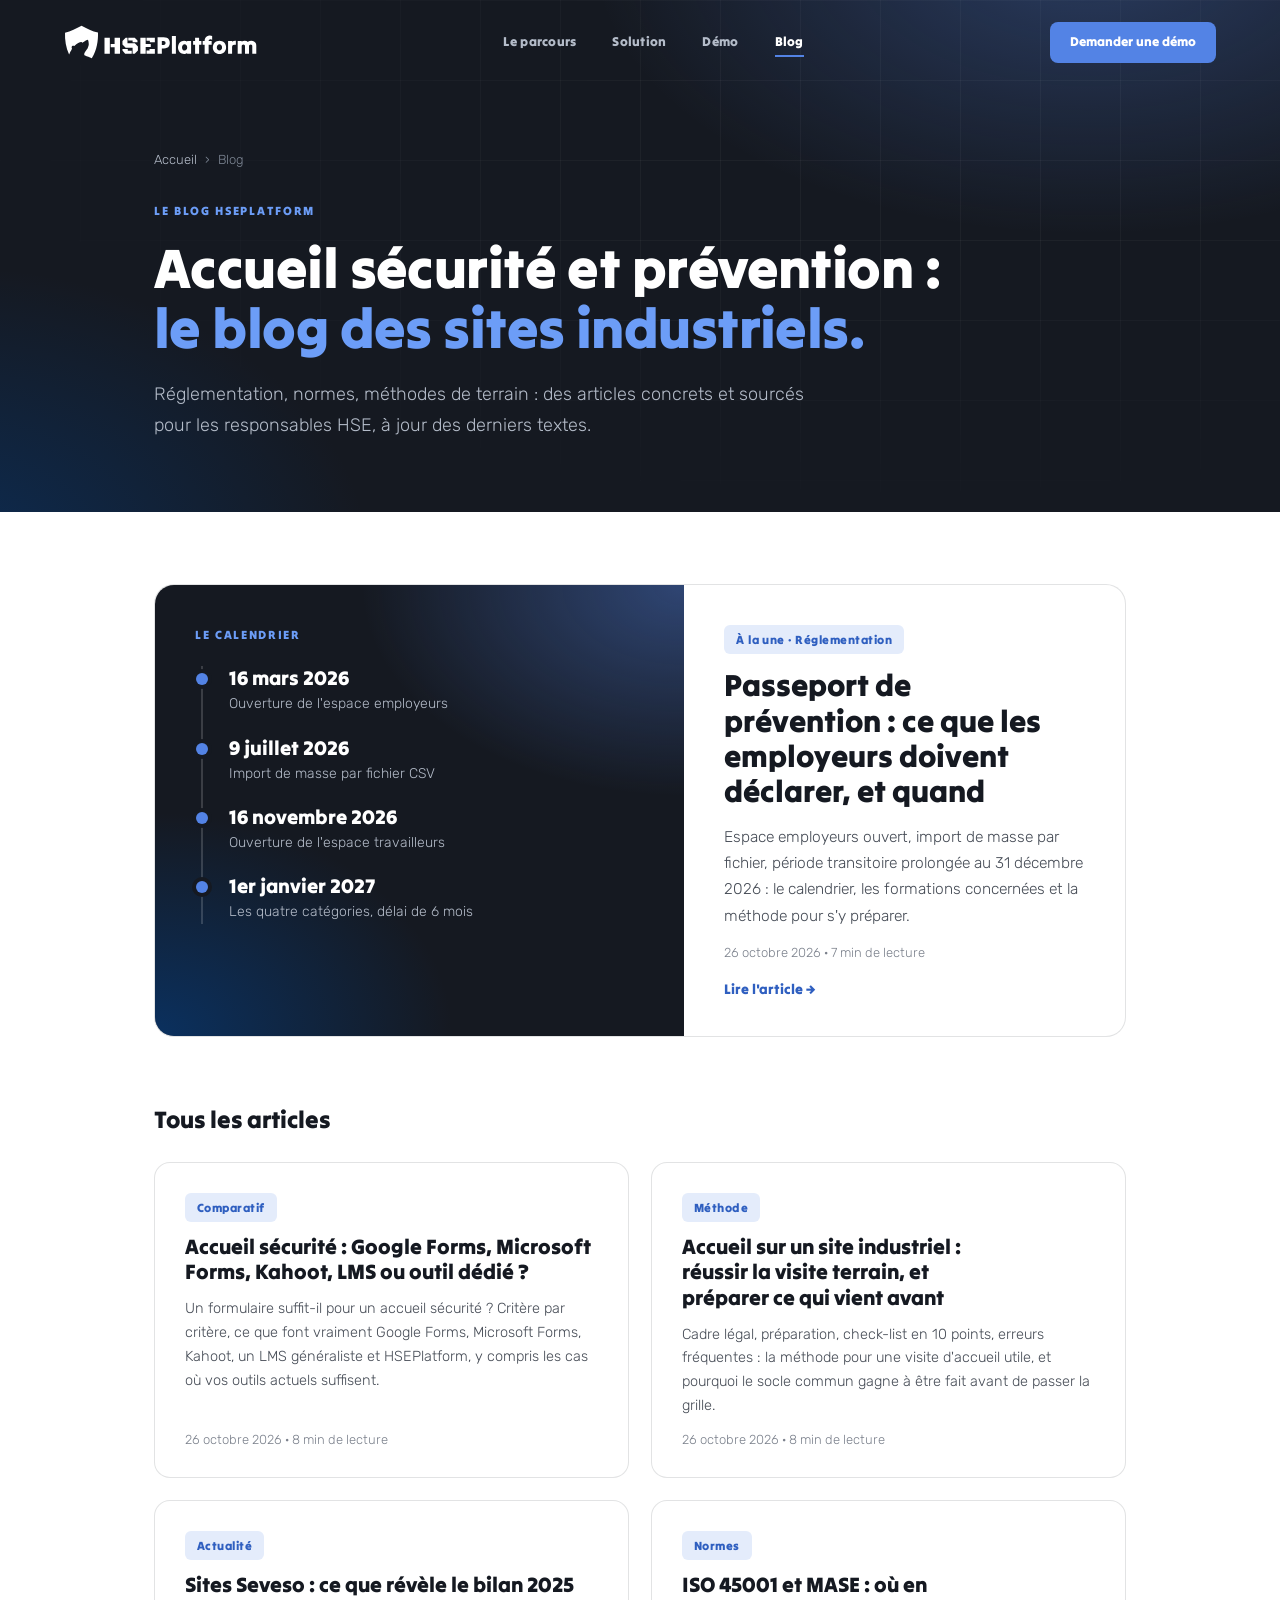
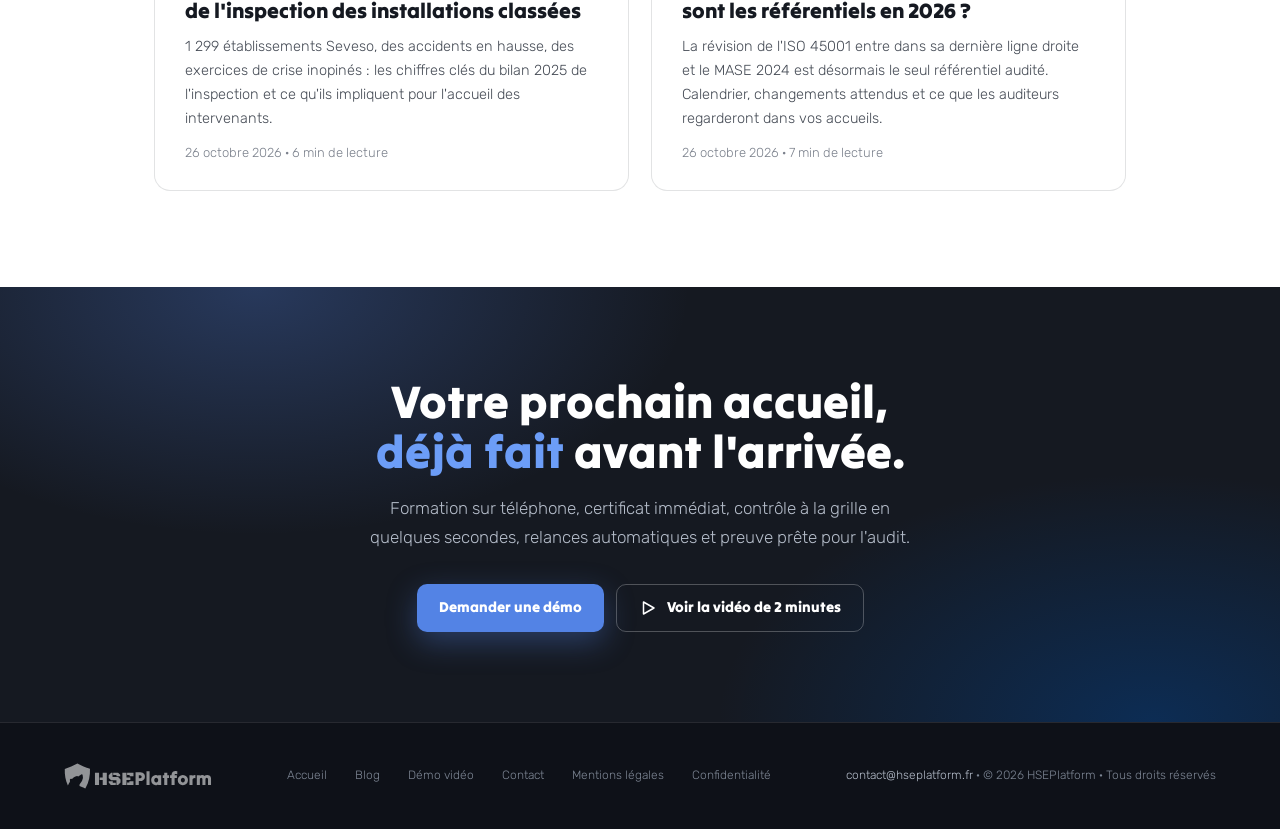
==== commit 9dc90a73: "Blog : liens mentions légales, confidentialité et contact@hseplatform.fr en pied de page" ====
--- a/blog/index.html
+++ b/blog/index.html
@@ -194,8 +194,10 @@
     <a href="./">Blog</a>
     <a href="../#demo">Démo vidéo</a>
     <a href="../#contact">Contact</a>
-  </div>
-  <div class="ft-copy">© 2026 HSEPlatform · Tous droits réservés</div>
+    <a href="../#mentions-legales">Mentions légales</a>
+    <a href="../#confidentialite">Confidentialité</a>
+  </div>
+  <div class="ft-copy"><a href="mailto:contact@hseplatform.fr">contact@hseplatform.fr</a> · © 2026 HSEPlatform · Tous droits réservés</div>
 </footer>
 <script>
 (function(){
--- a/blog/blog.css
+++ b/blog/blog.css
@@ -193,6 +193,8 @@
 .ft-links a{font-size:12px;color:var(--on-ink-3);text-decoration:none;transition:color .2s}
 .ft-links a:hover{color:#fff}
 .ft-copy{font-size:12px;color:var(--on-ink-3)}
+.ft-copy a{color:var(--on-ink-2);text-decoration:none;transition:color .2s}
+.ft-copy a:hover{color:#fff}
 
 /* ── RESPONSIVE ── */
 @media (max-width:1000px){
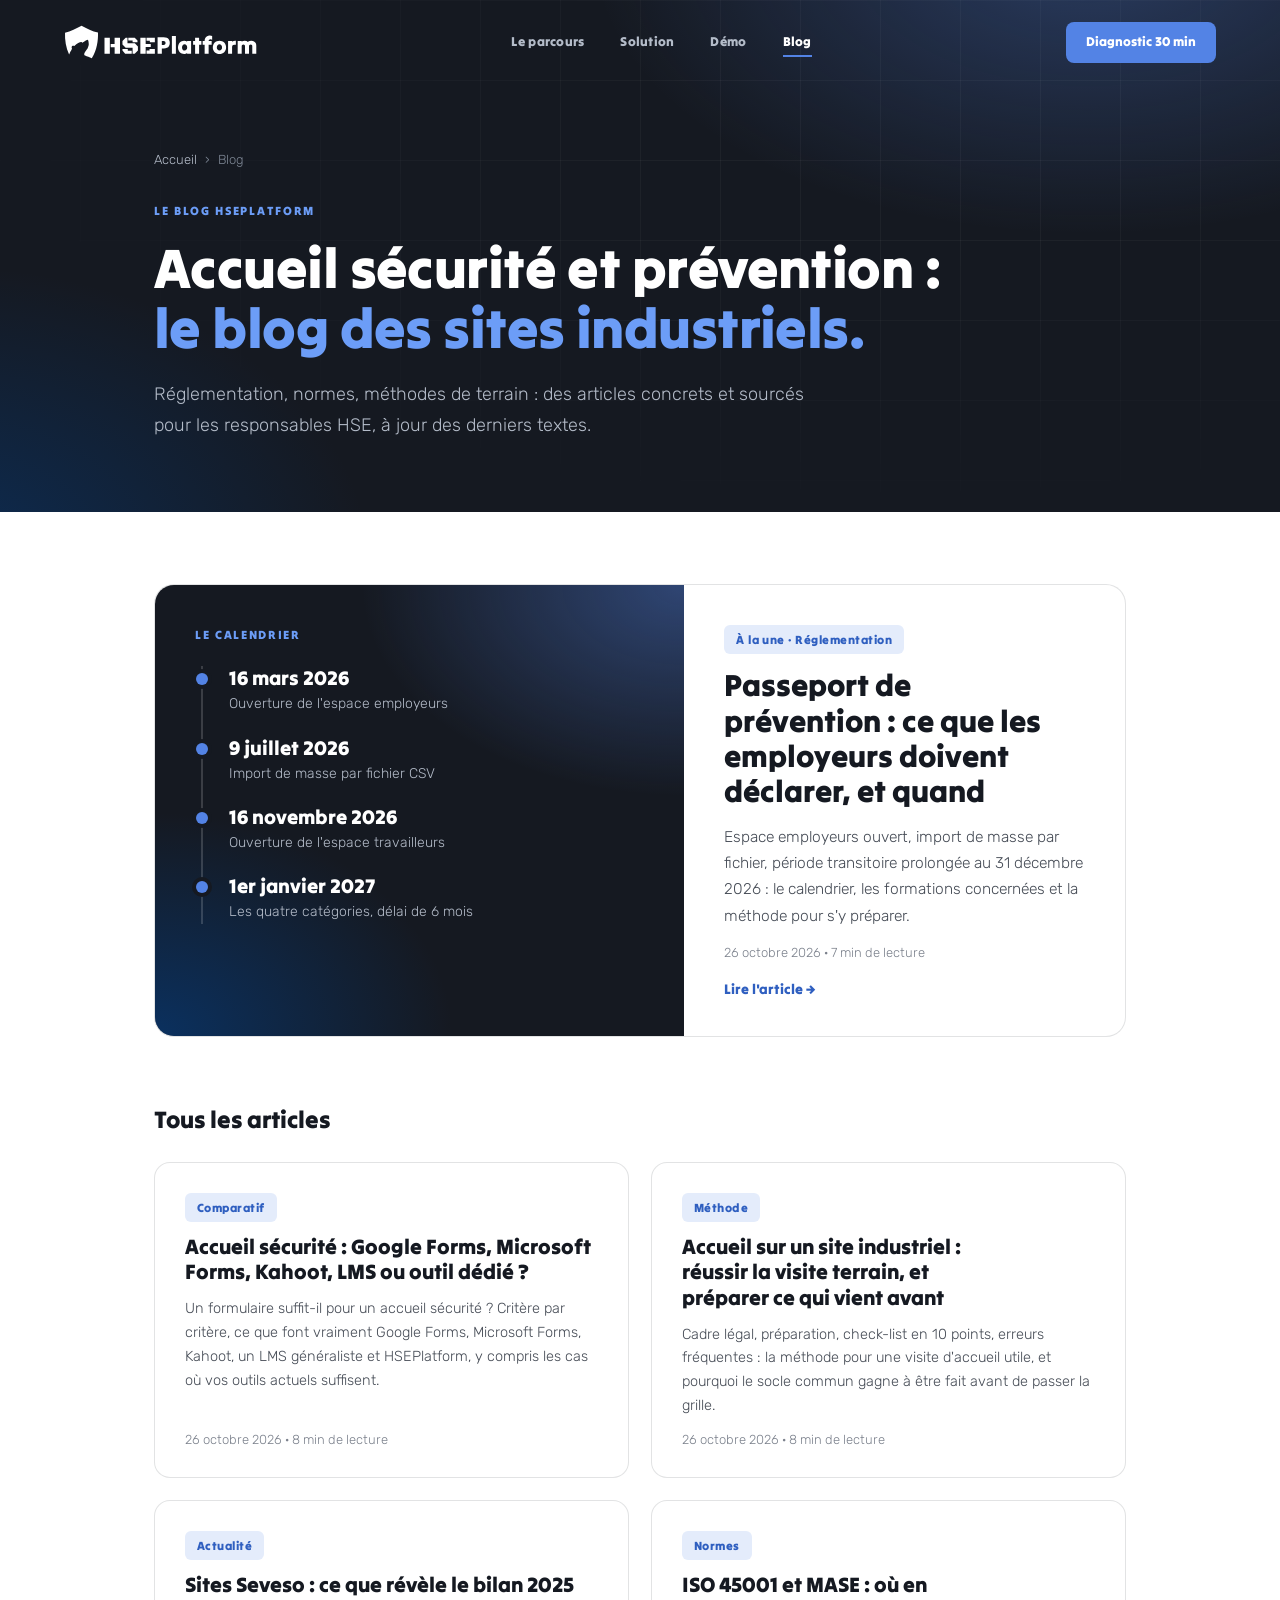
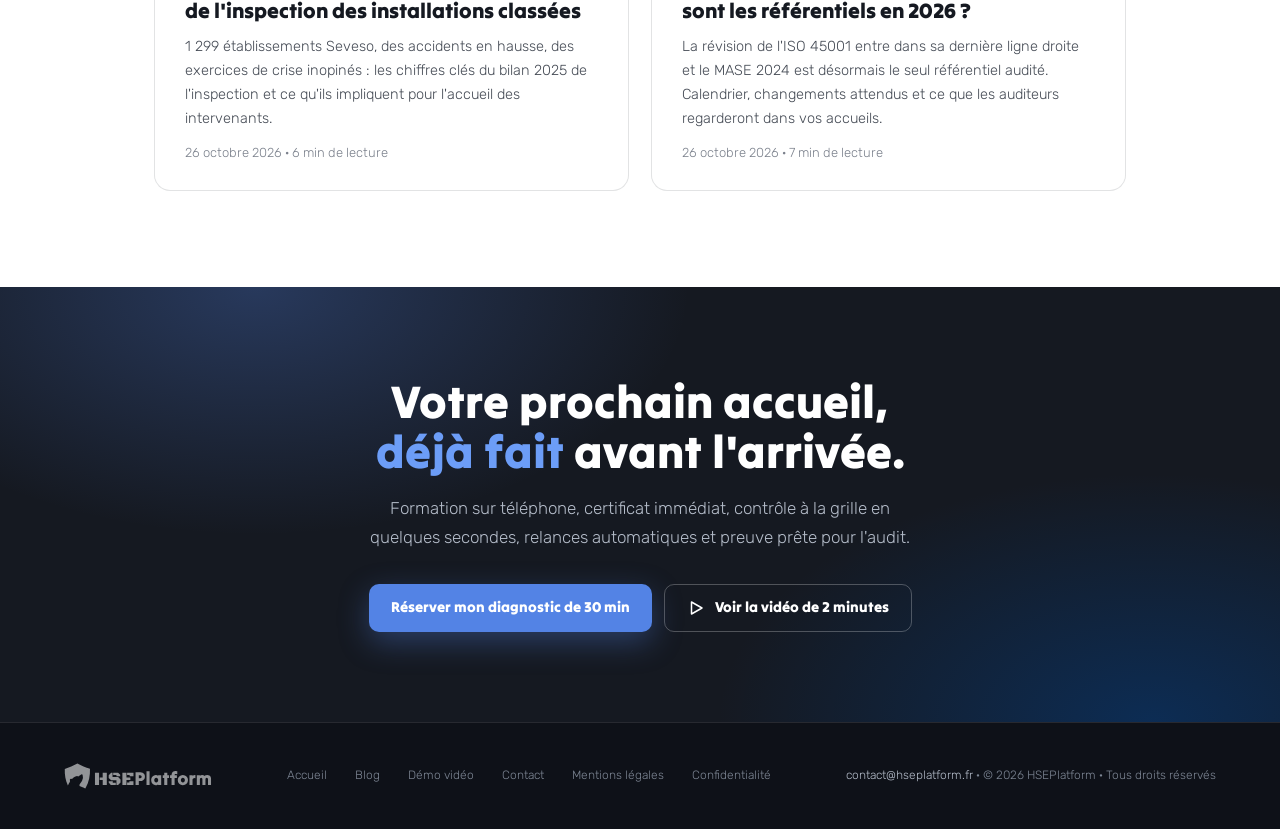
==== commit 5f8092d5: "Blog : offre diagnostic 30 min (1/2)" ====
--- a/blog/index.html
+++ b/blog/index.html
@@ -102,8 +102,9 @@
  ]
 }
 </script>
+<link rel="icon" href="../favicon.ico" sizes="48x48">
 <link rel="icon" href="../favicon.svg" type="image/svg+xml">
-<link rel="icon" type="image/png" sizes="32x32" href="../favicon-32.png">
+<link rel="icon" type="image/png" sizes="96x96" href="../favicon-96.png">
 <link rel="apple-touch-icon" href="../apple-touch-icon.png">
 <link rel="preconnect" href="https://fonts.googleapis.com">
 <link rel="preconnect" href="https://fonts.gstatic.com" crossorigin>
@@ -125,7 +126,7 @@
     <a href="../#demo">Démo</a>
     <a href="./" class="on" aria-current="page">Blog</a>
   </div>
-  <a href="../#contact" class="nav-cta">Demander une démo</a>
+  <a href="../#contact" class="nav-cta">Diagnostic 30 min</a>
 </nav>
 
 <header class="bh">
@@ -182,7 +183,7 @@
   <h2>Votre prochain accueil, <em>déjà fait</em> avant l'arrivée.</h2>
   <p>Formation sur téléphone, certificat immédiat, contrôle à la grille en quelques secondes, relances automatiques et preuve prête pour l'audit.</p>
   <div class="cta-row">
-    <a class="btn main" href="../#contact">Demander une démo</a>
+    <a class="btn main" href="../#contact">Réserver mon diagnostic de 30 min</a>
     <a class="btn ghost" href="../#demo"><svg viewBox="0 0 24 24"><polygon points="6 4 20 12 6 20 6 4"/></svg>Voir la vidéo de 2 minutes</a>
   </div>
 </section>
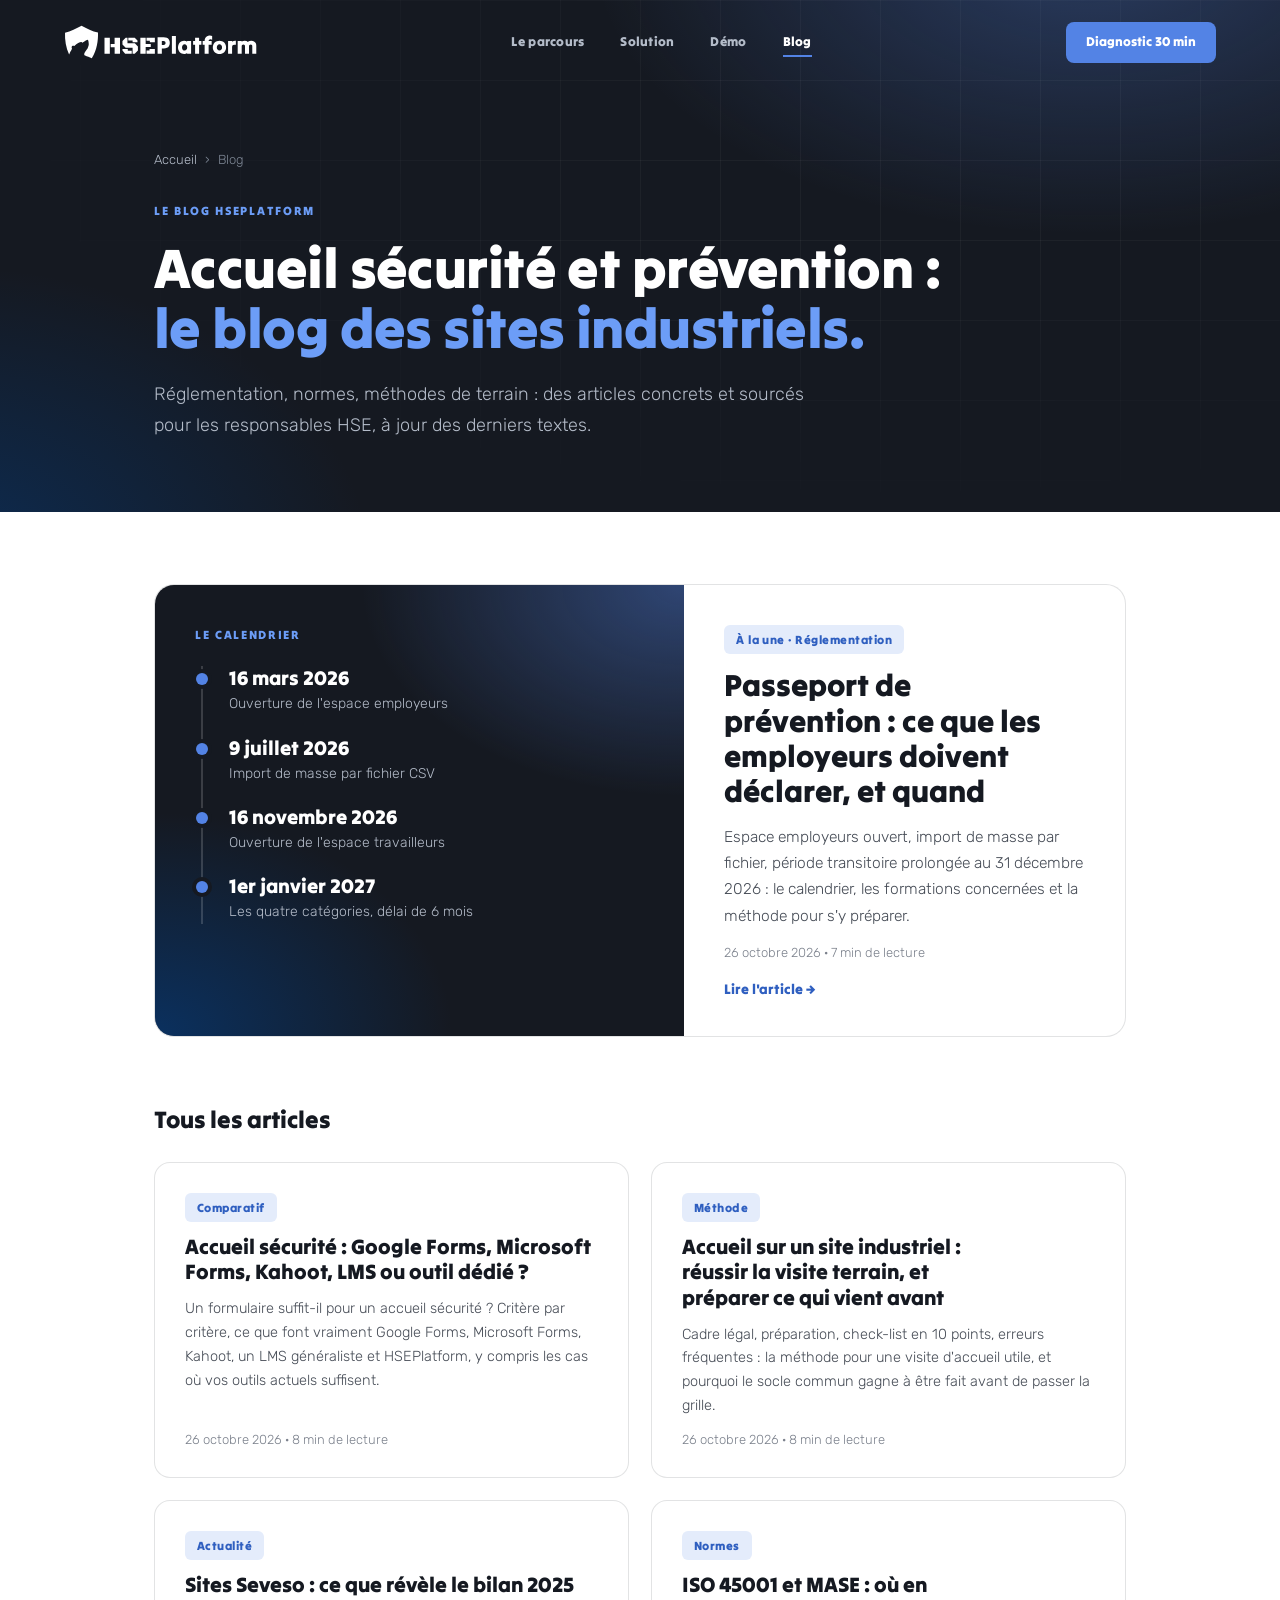
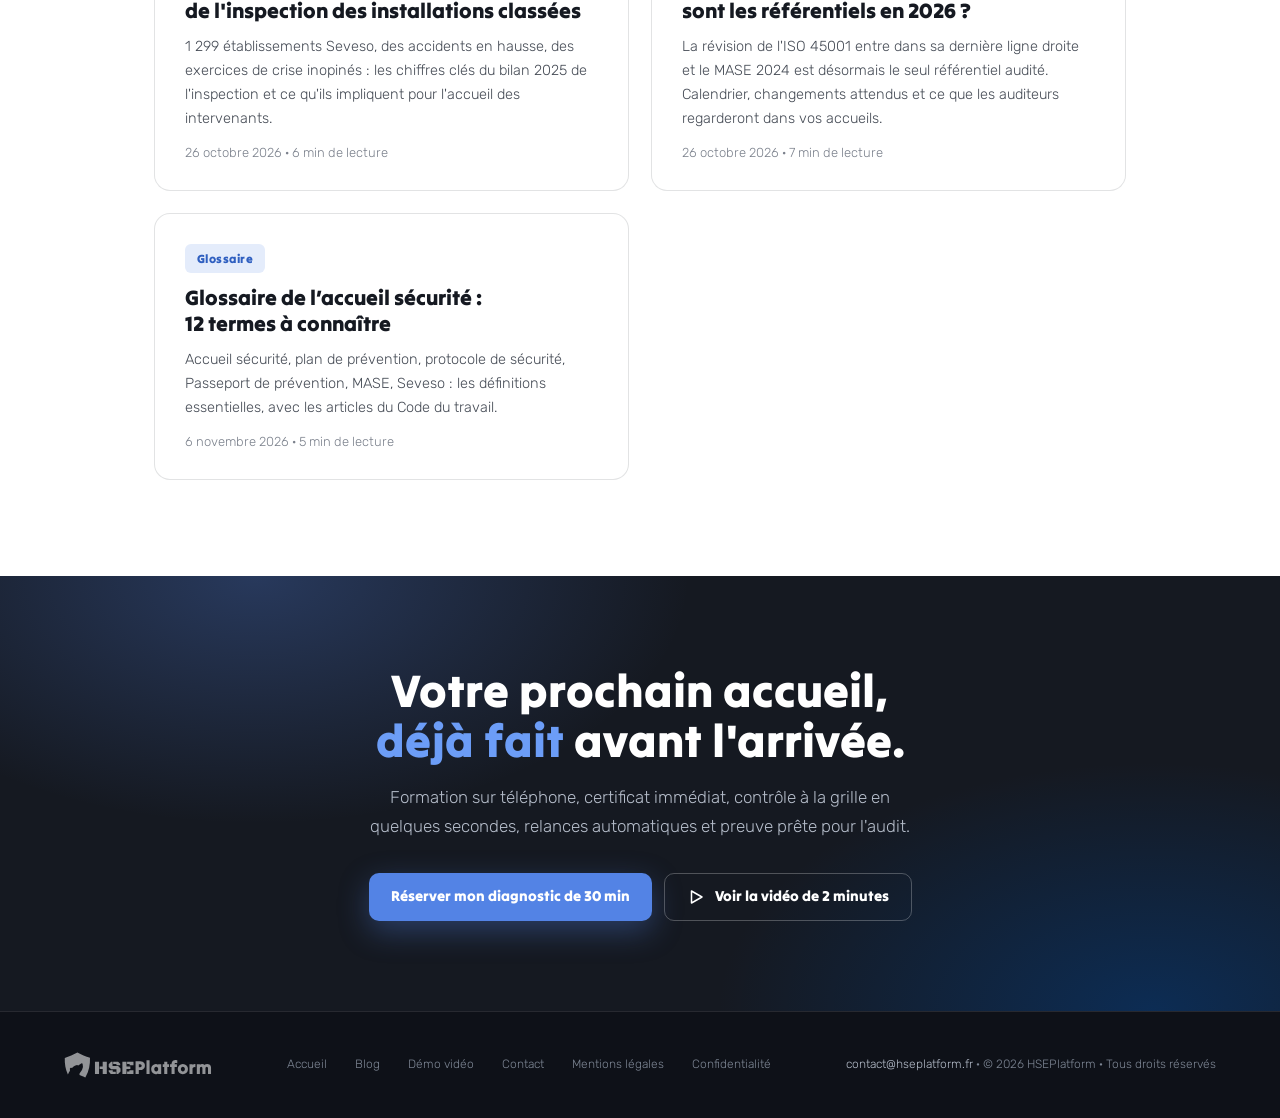
==== commit 280505c3: "Blog : glossaire et liens internes (1/2)" ====
--- a/blog/index.html
+++ b/blog/index.html
@@ -3,13 +3,13 @@
 <head>
 <meta charset="UTF-8">
 <meta name="viewport" content="width=device-width, initial-scale=1.0">
-<title>Blog accueil sécurité et prévention sur site industriel | HSEPlatform</title>
+<title>Blog accueil sécurité et prévention | HSEPlatform</title>
 <meta name="description" content="Passeport de prévention, MASE, ISO 45001, sites Seveso, visite d&#x27;accueil : des articles concrets et sourcés pour les responsables HSE des sites industriels.">
 <meta name="author" content="Etienne Landre, HSEPlatform">
 <meta name="robots" content="index, follow, max-image-preview:large">
 <link rel="canonical" href="https://hseplatform.fr/blog/">
 <meta property="og:type" content="website">
-<meta property="og:title" content="Blog accueil sécurité et prévention sur site industriel | HSEPlatform">
+<meta property="og:title" content="Blog accueil sécurité et prévention | HSEPlatform">
 <meta property="og:description" content="Passeport de prévention, MASE, ISO 45001, sites Seveso, visite d&#x27;accueil : des articles concrets et sourcés pour les responsables HSE des sites industriels.">
 <meta property="og:url" content="https://hseplatform.fr/blog/">
 <meta property="og:image" content="https://hseplatform.fr/og/blog.jpg">
@@ -18,7 +18,7 @@
 <meta property="og:locale" content="fr_FR">
 <meta property="og:site_name" content="HSEPlatform">
 <meta name="twitter:card" content="summary_large_image">
-<meta name="twitter:title" content="Blog accueil sécurité et prévention sur site industriel | HSEPlatform">
+<meta name="twitter:title" content="Blog accueil sécurité et prévention | HSEPlatform">
 <meta name="twitter:description" content="Passeport de prévention, MASE, ISO 45001, sites Seveso, visite d&#x27;accueil : des articles concrets et sourcés pour les responsables HSE des sites industriels.">
 <meta name="twitter:image" content="https://hseplatform.fr/og/blog.jpg">
 <script type="application/ld+json">
@@ -176,6 +176,12 @@
       <p>La révision de l&#x27;ISO 45001 entre dans sa dernière ligne droite et le MASE 2024 est désormais le seul référentiel audité. Calendrier, changements attendus et ce que les auditeurs regarderont dans vos accueils.</p>
       <span class="small-meta">26 octobre 2026 · 7 min de lecture</span>
     </a>
+    <a class="card" href="glossaire-accueil-securite.html">
+      <span class="tag">Glossaire</span>
+      <h3>Glossaire de l’accueil sécurité : 12 termes à connaître</h3>
+      <p>Accueil sécurité, plan de prévention, protocole de sécurité, Passeport de prévention, MASE, Seveso : les définitions essentielles, avec les articles du Code du travail.</p>
+      <span class="small-meta">6 novembre 2026 · 5 min de lecture</span>
+    </a>
   </div>
 </main>
 
